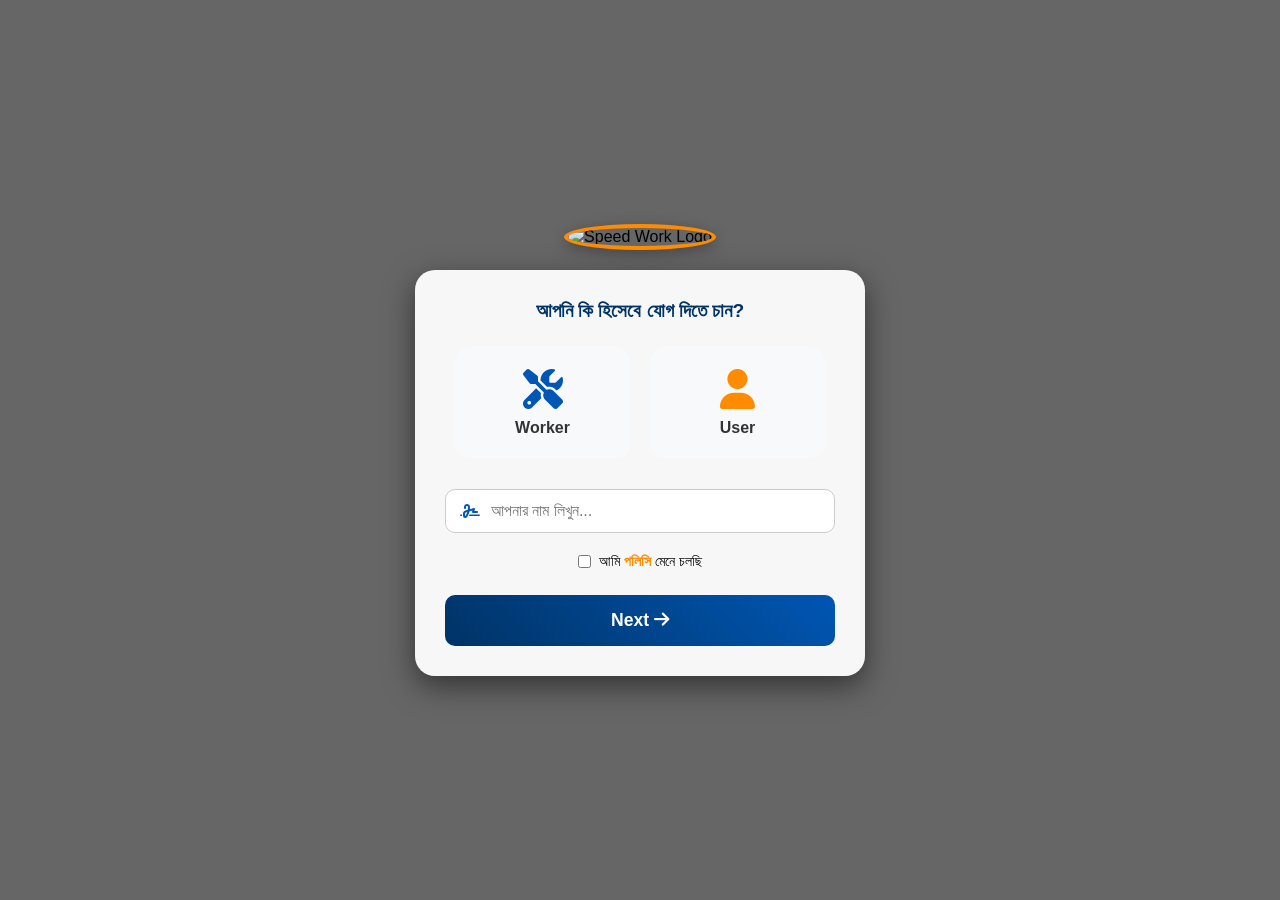
==== index.html @ dc4ff404 "Add files via upload" ====
<!DOCTYPE html>
<html lang="bn">
<head>
    <meta charset="UTF-8">
    <meta name="viewport" content="width=device-width, initial-scale=1.0">
    <title>Speed Work - Welcome</title>
    <link rel="stylesheet" href="style.css">
    <link rel="stylesheet" href="https://cdnjs.cloudflare.com/ajax/libs/font-awesome/6.4.0/css/all.min.css">
</head>
<body>

    <div class="main-container">
        <div class="logo-area">
            <img src="Image/logo.jpg" alt="Speed Work Logo" class="main-logo">
        </div>

        <div class="glass-card">
            <h2>আপনি কি হিসেবে যোগ দিতে চান?</h2>
            
            <div class="role-selection">
                <div class="role-card" onclick="selectRole('Worker')" id="workerCard">
                    <i class="fa-solid fa-tools icon-blue"></i>
                    <span>Worker</span>
                    <div class="check-mark"><i class="fa-solid fa-circle-check"></i></div>
                </div>

                <div class="role-card" onclick="selectRole('User')" id="userCard">
                    <i class="fa-solid fa-user icon-orange"></i>
                    <span>User</span>
                    <div class="check-mark"><i class="fa-solid fa-circle-check"></i></div>
                </div>
            </div>

            <div class="input-group">
                <i class="fa-solid fa-signature"></i>
                <input type="text" id="userName" placeholder="আপনার নাম লিখুন..." autocomplete="off">
            </div>

            <div class="policy-area">
                <input type="checkbox" id="policyCheck">
                <label for="policyCheck">আমি <a href="policy.html" target="_blank">পলিসি</a> মেনে চলছি</label>
            </div>

            <button class="next-btn" onclick="goToNextPage()">Next <i class="fa-solid fa-arrow-right"></i></button>
        </div>
    </div>

    <script src="script.js"></script>
</body>
</html>
---- style.css ----
* {
    margin: 0;
    padding: 0;
    box-sizing: border-box;
    font-family: 'Segoe UI', Tahoma, Geneva, Verdana, sans-serif;
}

body {
    background: linear-gradient(rgba(0, 0, 0, 0.6), rgba(0, 0, 0, 0.6)), 
                url('https://images.unsplash.com/photo-1581094794329-c8112a89af12?q=80&w=2070&auto=format&fit=crop'); /* একটি সুন্দর সার্ভিস রিলেটেড ব্যাকগ্রাউন্ড */
    background-size: cover;
    background-position: center;
    height: 100vh;
    display: flex;
    justify-content: center;
    align-items: center;
}

.main-container {
    width: 90%;
    max-width: 450px;
    text-align: center;
}

.logo-area .main-logo {
    width: 120px;
    height: 120px;
    border-radius: 50%;
    margin-bottom: 20px;
    border: 4px solid #ff8c00; /* Orange border */
    box-shadow: 0 4px 15px rgba(0,0,0,0.3);
}

.glass-card {
    background: rgba(255, 255, 255, 0.95);
    padding: 30px;
    border-radius: 20px;
    box-shadow: 0 10px 30px rgba(0,0,0,0.5);
}

h2 {
    color: #003366; /* Deep Blue */
    font-size: 1.2rem;
    margin-bottom: 25px;
}

.role-selection {
    display: flex;
    justify-content: space-around;
    margin-bottom: 30px;
}

.role-card {
    background: #f8f9fa;
    width: 45%;
    padding: 20px;
    border-radius: 15px;
    border: 2px solid transparent;
    cursor: pointer;
    transition: 0.3s;
    position: relative;
    display: flex;
    flex-direction: column;
    align-items: center;
}

.role-card i {
    font-size: 2.5rem;
    margin-bottom: 10px;
}

.icon-blue { color: #0056b3; }
.icon-orange { color: #ff8c00; }

.role-card span {
    font-weight: bold;
    color: #333;
}

.role-card.active {
    border-color: #ff8c00;
    background: #fff4e6;
}

.check-mark {
    position: absolute;
    top: 10px;
    right: 10px;
    color: #ff8c00;
    display: none;
}

.role-card.active .check-mark {
    display: block;
}

.input-group {
    position: relative;
    margin-bottom: 20px;
}

.input-group i {
    position: absolute;
    left: 15px;
    top: 50%;
    transform: translateY(-50%);
    color: #0056b3;
}

.input-group input {
    width: 100%;
    padding: 12px 12px 12px 45px;
    border-radius: 10px;
    border: 1px solid #ccc;
    outline: none;
    font-size: 1rem;
}

.policy-area {
    margin-bottom: 25px;
    font-size: 0.9rem;
    display: flex;
    align-items: center;
    justify-content: center;
    gap: 8px;
}

.policy-area a {
    color: #ff8c00;
    text-decoration: none;
    font-weight: bold;
}

.next-btn {
    width: 100%;
    padding: 15px;
    background: linear-gradient(45deg, #003366, #0056b3);
    color: white;
    border: none;
    border-radius: 10px;
    font-size: 1.1rem;
    font-weight: bold;
    cursor: pointer;
    transition: 0.3s;
}

.next-btn:hover {
    background: linear-gradient(45deg, #0056b3, #003366);
    transform: translateY(-2px);
}
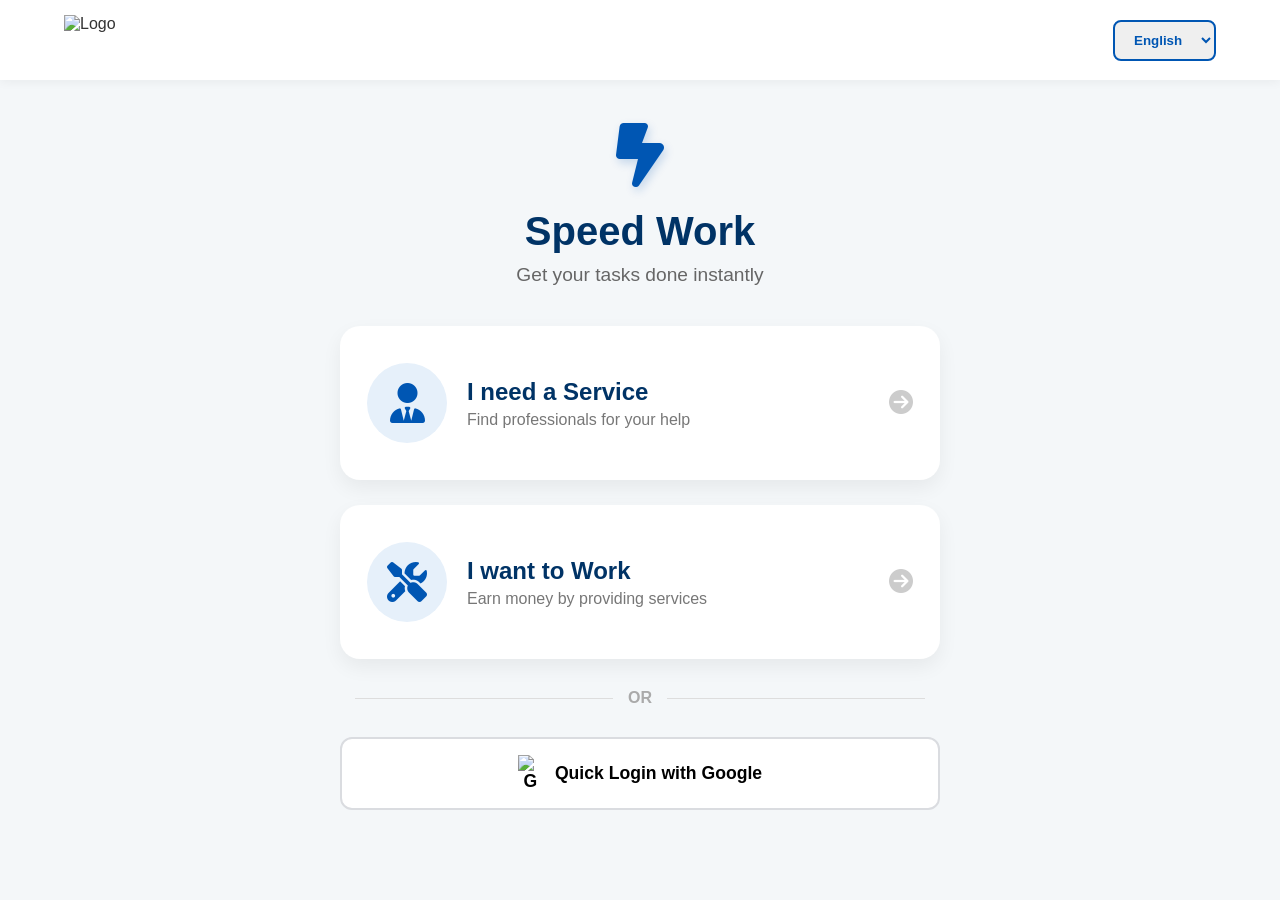
==== commit 178e4edb: "Update index.html" ====
--- a/index.html
+++ b/index.html
@@ -1,50 +1,223 @@
 <!DOCTYPE html>
-<html lang="bn">
+<html lang="en">
 <head>
     <meta charset="UTF-8">
     <meta name="viewport" content="width=device-width, initial-scale=1.0">
-    <title>Speed Work - Welcome</title>
-    <link rel="stylesheet" href="style.css">
+    <title>Speed Work - Home</title>
+    
     <link rel="stylesheet" href="https://cdnjs.cloudflare.com/ajax/libs/font-awesome/6.4.0/css/all.min.css">
+    <script src="https://cdn.jsdelivr.net/npm/sweetalert2@11"></script>
+    
+    <style>
+        :root { --primary: #0056b3; --secondary: #ff8c00; --bg: #f4f7f9; }
+        * { margin: 0; padding: 0; box-sizing: border-box; font-family: 'Segoe UI', Tahoma, Geneva, Verdana, sans-serif; }
+        
+        body { background-color: var(--bg); color: #333; overflow-x: hidden; }
+
+        /* Animation Classes */
+        .fade-in { animation: fadeIn 0.8s ease-in; }
+        @keyframes fadeIn { from { opacity: 0; transform: translateY(20px); } to { opacity: 1; transform: translateY(0); } }
+
+        /* Top Bar */
+        .top-bar {
+            width: 100%; padding: 15px 5%; display: flex; justify-content: space-between; 
+            align-items: center; background: white; box-shadow: 0 2px 10px rgba(0,0,0,0.05);
+            position: sticky; top: 0; z-index: 1000;
+        }
+        .brand-logo { height: 50px; cursor: pointer; transition: 0.3s; }
+        .brand-logo:hover { transform: scale(1.05); }
+
+        .lang-select {
+            padding: 10px 15px; border-radius: 8px; border: 2px solid var(--primary);
+            font-weight: bold; color: var(--primary); cursor: pointer; outline: none;
+        }
+
+        /* Main Container */
+        .container { width: 95%; max-width: 600px; margin: 40px auto; text-align: center; }
+
+        .logo-main {
+            font-size: 4rem; color: var(--primary); margin-bottom: 15px;
+            text-shadow: 2px 4px 10px rgba(0,86,179,0.2);
+        }
+
+        h1 { color: #003366; font-size: 2.5rem; margin-bottom: 10px; }
+        .subtitle { color: #666; font-size: 1.2rem; margin-bottom: 40px; }
+
+        /* Role Cards */
+        .role-card {
+            background: white; padding: 35px 25px; border-radius: 20px; margin-bottom: 25px;
+            cursor: pointer; border: 2px solid transparent; transition: all 0.4s cubic-bezier(0.175, 0.885, 0.32, 1.275);
+            box-shadow: 0 8px 20px rgba(0,0,0,0.06); display: flex; align-items: center; 
+            text-align: left; position: relative; overflow: hidden;
+        }
+
+        .role-card:hover { border-color: var(--secondary); transform: scale(1.02); }
+        .role-card.active { border-color: var(--secondary); background: #fffaf0; }
+
+        .role-icon {
+            width: 80px; height: 80px; border-radius: 50%; background: #e6f0fa;
+            color: var(--primary); display: flex; justify-content: center; align-items: center;
+            font-size: 2.5rem; margin-right: 20px; transition: 0.3s;
+        }
+        .role-card.active .role-icon { background: var(--secondary); color: white; }
+
+        .role-info { flex-grow: 1; }
+        .role-info h3 { font-size: 1.5rem; color: #003366; margin-bottom: 5px; }
+        .role-info p { color: #777; font-size: 1rem; }
+
+        /* Arrow Icon */
+        .arrow-icon { font-size: 1.5rem; color: #ccc; transition: 0.3s; }
+        .role-card:hover .arrow-icon { color: var(--secondary); transform: translateX(5px); }
+
+        /* Google Section */
+        .divider { margin: 30px 0; display: flex; align-items: center; color: #aaa; font-weight: bold; }
+        .divider::before, .divider::after { content: ""; flex: 1; height: 1px; background: #ddd; margin: 0 15px; }
+
+        .google-btn {
+            width: 100%; padding: 16px; background: white; border: 2px solid #dadce0;
+            border-radius: 12px; display: flex; align-items: center; justify-content: center;
+            gap: 12px; font-size: 1.1rem; font-weight: bold; cursor: pointer; transition: 0.3s;
+        }
+        .google-btn:hover { background: #f8f9fa; border-color: #0056b3; }
+        .google-btn img { width: 25px; }
+
+        /* Policy Checkbox */
+        .policy-area {
+            margin: 30px 0; display: flex; align-items: flex-start; gap: 12px;
+            text-align: left; background: #fff; padding: 20px; border-radius: 12px;
+        }
+        .policy-area input { width: 22px; height: 22px; cursor: pointer; accent-color: var(--primary); }
+        .policy-area label { font-size: 1rem; color: #555; cursor: pointer; }
+        .policy-area a { color: var(--primary); font-weight: bold; text-decoration: none; }
+
+        .continue-btn {
+            width: 100%; padding: 20px; background: var(--primary); color: white;
+            border: none; border-radius: 15px; font-size: 1.3rem; font-weight: bold;
+            cursor: pointer; display: none; transition: 0.3s; box-shadow: 0 10px 20px rgba(0,86,179,0.3);
+        }
+        .continue-btn:hover { background: #003366; transform: translateY(-2px); }
+    </style>
 </head>
 <body>
 
-    <div class="main-container">
-        <div class="logo-area">
-            <img src="Image/logo.jpg" alt="Speed Work Logo" class="main-logo">
+    <div class="top-bar">
+        <img src="image/logo.jpg" alt="Logo" class="brand-logo">
+        <select class="lang-select" id="langSelector" onchange="changeLanguage()">
+            <option value="en">English</option>
+            <option value="bn">বাংলা</option>
+            <option value="hi">हिंदी</option>
+        </select>
+    </div>
+
+    <div class="container fade-in">
+        <div class="logo-main"><i class="fa-solid fa-bolt-lightning"></i></div>
+        <h1 id="welcomeText">Speed Work</h1>
+        <p class="subtitle" id="subtitleText">Get your tasks done instantly</p>
+
+        <div class="role-card" onclick="selectRole('User', this)">
+            <div class="role-icon"><i class="fa-solid fa-user-tie"></i></div>
+            <div class="role-info">
+                <h3 id="userTitle">I need a Service</h3>
+                <p id="userDesc">Find professionals for your help</p>
+            </div>
+            <div class="arrow-icon"><i class="fa-solid fa-circle-arrow-right"></i></div>
         </div>
 
-        <div class="glass-card">
-            <h2>আপনি কি হিসেবে যোগ দিতে চান?</h2>
-            
-            <div class="role-selection">
-                <div class="role-card" onclick="selectRole('Worker')" id="workerCard">
-                    <i class="fa-solid fa-tools icon-blue"></i>
-                    <span>Worker</span>
-                    <div class="check-mark"><i class="fa-solid fa-circle-check"></i></div>
-                </div>
-
-                <div class="role-card" onclick="selectRole('User')" id="userCard">
-                    <i class="fa-solid fa-user icon-orange"></i>
-                    <span>User</span>
-                    <div class="check-mark"><i class="fa-solid fa-circle-check"></i></div>
-                </div>
+        <div class="role-card" onclick="selectRole('Worker', this)">
+            <div class="role-icon"><i class="fa-solid fa-tools"></i></div>
+            <div class="role-info">
+                <h3 id="workerTitle">I want to Work</h3>
+                <p id="workerDesc">Earn money by providing services</p>
             </div>
-
-            <div class="input-group">
-                <i class="fa-solid fa-signature"></i>
-                <input type="text" id="userName" placeholder="আপনার নাম লিখুন..." autocomplete="off">
-            </div>
-
-            <div class="policy-area">
-                <input type="checkbox" id="policyCheck">
-                <label for="policyCheck">আমি <a href="policy.html" target="_blank">পলিসি</a> মেনে চলছি</label>
-            </div>
-
-            <button class="next-btn" onclick="goToNextPage()">Next <i class="fa-solid fa-arrow-right"></i></button>
+            <div class="arrow-icon"><i class="fa-solid fa-circle-arrow-right"></i></div>
         </div>
+
+        <div class="divider">OR</div>
+        <button class="google-btn" onclick="googleLogin()">
+            <img src="https://www.gstatic.com/firebasejs/ui/2.0.0/images/auth/google.svg" alt="G">
+            <span id="googleBtnText">Quick Login with Google</span>
+        </button>
+
+        <div class="policy-area" id="policyBox" style="display: none;">
+            <input type="checkbox" id="policyCheck">
+            <label for="policyCheck" id="policyLabel">
+                I agree to the <a href="policy.html" target="_blank">Privacy Policy</a> & <a href="terms.html" target="_blank">Terms</a>.
+            </label>
+        </div>
+
+        <button class="continue-btn" id="continueBtn" onclick="nextPage()">Continue</button>
     </div>
 
-    <script src="script.js"></script>
+    <script type="module">
+        // Firebase Integration
+        import { initializeApp } from "https://www.gstatic.com/firebasejs/12.10.0/firebase-app.js";
+        import { getAuth, GoogleAuthProvider, signInWithPopup } from "https://www.gstatic.com/firebasejs/12.10.0/firebase-auth.js";
+        import { getFirestore, doc, setDoc } from "https://www.gstatic.com/firebasejs/12.10.0/firebase-firestore.js";
+
+        const firebaseConfig = {
+            apiKey: "AIzaSyCqCisTDbCxj4uBvHN4zGn9pgMqdN3awAU",
+            authDomain: "speed-work-4227e.firebaseapp.com",
+            projectId: "speed-work-4227e",
+            storageBucket: "speed-work-4227e.firebasestorage.app",
+            messagingSenderId: "240048394545",
+            appId: "1:240048394545:web:83cc366b430f646b316010"
+        };
+
+        const app = initializeApp(firebaseConfig);
+        const auth = getAuth(app);
+        const db = getFirestore(app);
+        const provider = new GoogleAuthProvider();
+
+        const translations = {
+            en: { welcome: "WELCOME TO SPEED WORK", subtitle: "Choose your role", userTitle: "I need a Service", workerTitle: "I want to Work", google: "Quick Login with Google", btn: "Continue", err: "Accept Policy First!" },
+            bn: { welcome: "স্বাগতম", subtitle: "আপনার ভূমিকা বেছে নিন", userTitle: "আমার সার্ভিস প্রয়োজন", workerTitle: "আমি কাজ করতে চাই", google: "গুগল দিয়ে লগইন", btn: "এগিয়ে যান", err: "আগে পলিসি মানুন!" },
+            hi: { welcome: "स्वागत है", subtitle: "अपनी भूमिका चुनें", userTitle: "मुझे सर्विस चाहिए", workerTitle: "मैं काम करना चाहता हूँ", google: "गूगल के साथ लॉगिन", btn: "आगे बढ़ें", err: "पहले पॉलिसी स्वीकार करें!" }
+        };
+
+        window.changeLanguage = () => {
+            const l = document.getElementById('langSelector').value;
+            localStorage.setItem('lang', l);
+            document.getElementById('welcomeText').innerText = translations[l].welcome;
+            document.getElementById('subtitleText').innerText = translations[l].subtitle;
+            document.getElementById('userTitle').innerText = translations[l].userTitle;
+            document.getElementById('workerTitle').innerText = translations[l].workerTitle;
+            document.getElementById('googleBtnText').innerText = translations[l].google;
+            document.getElementById('continueBtn').innerText = translations[l].btn;
+        };
+
+        let selectedRole = "";
+        window.selectRole = (role, el) => {
+            selectedRole = role;
+            document.querySelectorAll('.role-card').forEach(c => c.classList.remove('active'));
+            el.classList.add('active');
+            document.getElementById('policyBox').style.display = "flex";
+            document.getElementById('continueBtn').style.display = "block";
+        };
+
+        window.googleLogin = async () => {
+            try {
+                const res = await signInWithPopup(auth, provider);
+                const user = res.user;
+                await setDoc(doc(db, "Users", user.uid), { name: user.displayName, email: user.email, photo: user.photoURL, lastLogin: Date.now() }, { merge: true });
+                localStorage.setItem('userEmail', user.email);
+                Swal.fire('Success!', 'Logged in with Google', 'success').then(() => window.location.href = "page3.html");
+            } catch (e) { console.error(e); }
+        };
+
+        window.nextPage = () => {
+            if (!document.getElementById('policyCheck').checked) {
+                const l = localStorage.getItem('lang') || 'en';
+                return Swal.fire('Error', translations[l].err, 'error');
+            }
+            localStorage.setItem('role', selectedRole);
+            window.location.href = "page2.html";
+        };
+
+        window.onload = () => {
+            const saved = localStorage.getItem('lang') || 'en';
+            document.getElementById('langSelector').value = saved;
+            window.changeLanguage();
+        };
+    </script>
 </body>
 </html>
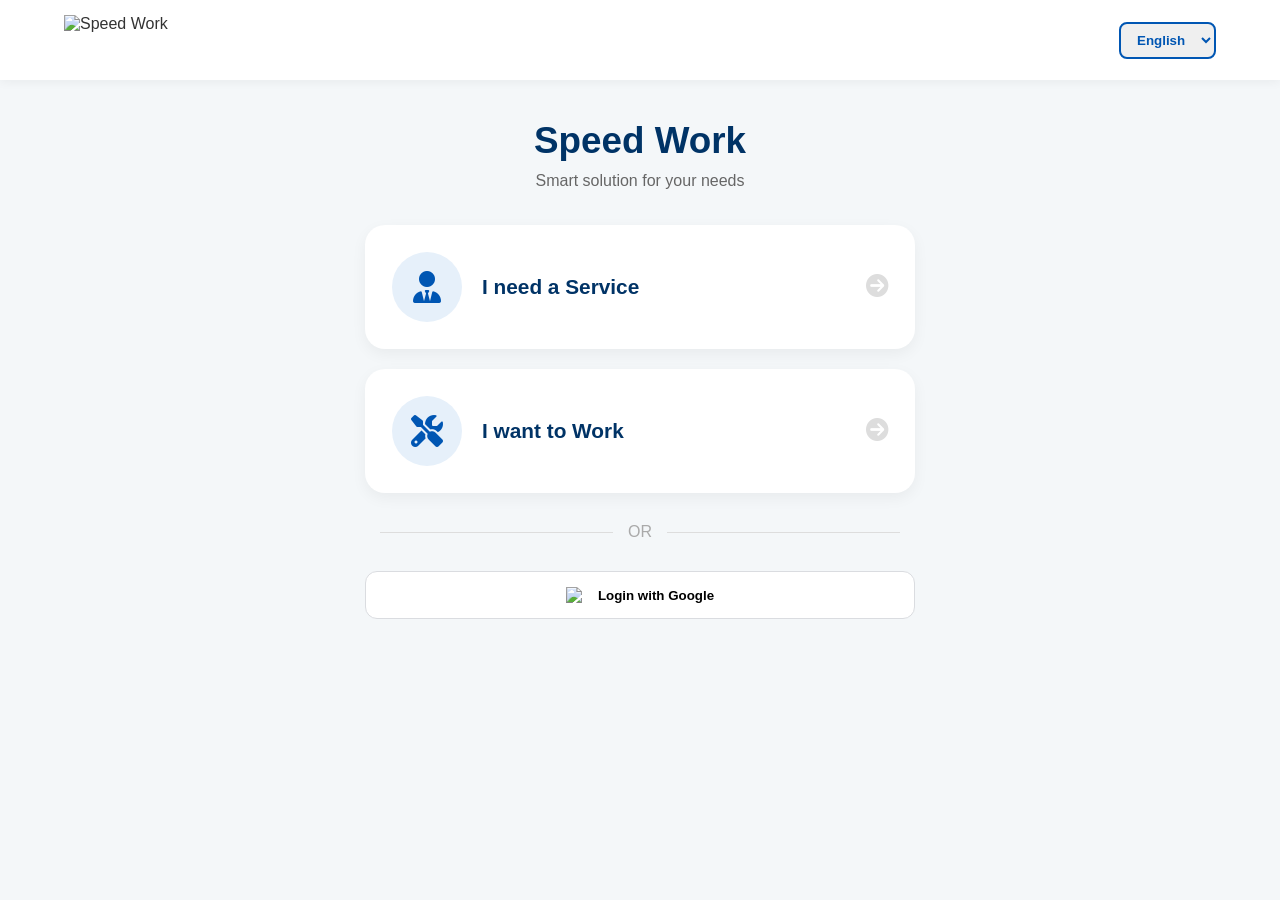
==== commit 012f8f0f: "Refactor styles and update text in index.html Updated styles and text content in index.html for bett" ====
--- a/index.html
+++ b/index.html
@@ -10,98 +10,84 @@
     
     <style>
         :root { --primary: #0056b3; --secondary: #ff8c00; --bg: #f4f7f9; }
-        * { margin: 0; padding: 0; box-sizing: border-box; font-family: 'Segoe UI', Tahoma, Geneva, Verdana, sans-serif; }
+        * { margin: 0; padding: 0; box-sizing: border-box; font-family: 'Segoe UI', sans-serif; }
         
-        body { background-color: var(--bg); color: #333; overflow-x: hidden; }
-
-        /* Animation Classes */
+        body { background-color: var(--bg); color: #333; }
+
         .fade-in { animation: fadeIn 0.8s ease-in; }
         @keyframes fadeIn { from { opacity: 0; transform: translateY(20px); } to { opacity: 1; transform: translateY(0); } }
 
-        /* Top Bar */
         .top-bar {
             width: 100%; padding: 15px 5%; display: flex; justify-content: space-between; 
             align-items: center; background: white; box-shadow: 0 2px 10px rgba(0,0,0,0.05);
             position: sticky; top: 0; z-index: 1000;
         }
-        .brand-logo { height: 50px; cursor: pointer; transition: 0.3s; }
-        .brand-logo:hover { transform: scale(1.05); }
+        .brand-logo { height: 50px; cursor: pointer; }
 
         .lang-select {
-            padding: 10px 15px; border-radius: 8px; border: 2px solid var(--primary);
-            font-weight: bold; color: var(--primary); cursor: pointer; outline: none;
-        }
-
-        /* Main Container */
-        .container { width: 95%; max-width: 600px; margin: 40px auto; text-align: center; }
-
-        .logo-main {
-            font-size: 4rem; color: var(--primary); margin-bottom: 15px;
-            text-shadow: 2px 4px 10px rgba(0,86,179,0.2);
-        }
-
-        h1 { color: #003366; font-size: 2.5rem; margin-bottom: 10px; }
-        .subtitle { color: #666; font-size: 1.2rem; margin-bottom: 40px; }
+            padding: 8px 12px; border-radius: 8px; border: 2px solid var(--primary);
+            font-weight: bold; color: var(--primary); outline: none;
+        }
+
+        .container { width: 95%; max-width: 550px; margin: 40px auto; text-align: center; }
+
+        h1 { color: #003366; font-size: 2.3rem; margin-bottom: 10px; }
+        .subtitle { color: #666; margin-bottom: 35px; }
 
         /* Role Cards */
         .role-card {
-            background: white; padding: 35px 25px; border-radius: 20px; margin-bottom: 25px;
-            cursor: pointer; border: 2px solid transparent; transition: all 0.4s cubic-bezier(0.175, 0.885, 0.32, 1.275);
-            box-shadow: 0 8px 20px rgba(0,0,0,0.06); display: flex; align-items: center; 
-            text-align: left; position: relative; overflow: hidden;
-        }
-
-        .role-card:hover { border-color: var(--secondary); transform: scale(1.02); }
+            background: white; padding: 25px; border-radius: 20px; margin-bottom: 20px;
+            cursor: pointer; border: 2px solid transparent; transition: 0.3s;
+            box-shadow: 0 5px 15px rgba(0,0,0,0.05); display: flex; align-items: center; 
+        }
+        .role-card:hover { border-color: var(--secondary); transform: translateY(-3px); }
         .role-card.active { border-color: var(--secondary); background: #fffaf0; }
 
         .role-icon {
-            width: 80px; height: 80px; border-radius: 50%; background: #e6f0fa;
+            width: 70px; height: 70px; border-radius: 50%; background: #e6f0fa;
             color: var(--primary); display: flex; justify-content: center; align-items: center;
-            font-size: 2.5rem; margin-right: 20px; transition: 0.3s;
+            font-size: 2rem; margin-right: 20px;
         }
         .role-card.active .role-icon { background: var(--secondary); color: white; }
 
-        .role-info { flex-grow: 1; }
-        .role-info h3 { font-size: 1.5rem; color: #003366; margin-bottom: 5px; }
-        .role-info p { color: #777; font-size: 1rem; }
-
-        /* Arrow Icon */
-        .arrow-icon { font-size: 1.5rem; color: #ccc; transition: 0.3s; }
+        .role-info { flex-grow: 1; text-align: left; }
+        .role-info h3 { font-size: 1.3rem; color: #003366; }
+
+        .arrow-icon { font-size: 1.4rem; color: #ddd; transition: 0.3s; }
         .role-card:hover .arrow-icon { color: var(--secondary); transform: translateX(5px); }
 
         /* Google Section */
-        .divider { margin: 30px 0; display: flex; align-items: center; color: #aaa; font-weight: bold; }
+        .divider { margin: 30px 0; display: flex; align-items: center; color: #aaa; }
         .divider::before, .divider::after { content: ""; flex: 1; height: 1px; background: #ddd; margin: 0 15px; }
 
+        .google-section { margin-top: 20px; }
         .google-btn {
-            width: 100%; padding: 16px; background: white; border: 2px solid #dadce0;
+            width: 100%; padding: 15px; background: white; border: 1px solid #dadce0;
             border-radius: 12px; display: flex; align-items: center; justify-content: center;
-            gap: 12px; font-size: 1.1rem; font-weight: bold; cursor: pointer; transition: 0.3s;
-        }
-        .google-btn:hover { background: #f8f9fa; border-color: #0056b3; }
-        .google-btn img { width: 25px; }
-
-        /* Policy Checkbox */
-        .policy-area {
-            margin: 30px 0; display: flex; align-items: flex-start; gap: 12px;
-            text-align: left; background: #fff; padding: 20px; border-radius: 12px;
-        }
-        .policy-area input { width: 22px; height: 22px; cursor: pointer; accent-color: var(--primary); }
-        .policy-area label { font-size: 1rem; color: #555; cursor: pointer; }
-        .policy-area a { color: var(--primary); font-weight: bold; text-decoration: none; }
-
+            gap: 12px; font-weight: bold; cursor: pointer; transition: 0.3s;
+        }
+        
+        /* Connected State Style */
+        .connected-box {
+            background: #e8f0fe; border-radius: 12px; padding: 15px;
+            border: 1px dashed var(--primary); display: none;
+        }
+        .user-name { color: var(--primary); font-weight: bold; font-size: 1.1rem; }
+        .success-tag { color: #28a745; font-size: 0.9rem; font-weight: bold; display: block; }
+
+        /* Policy & Continue */
+        .policy-area { margin: 25px 0; display: flex; align-items: flex-start; gap: 10px; text-align: left; }
         .continue-btn {
-            width: 100%; padding: 20px; background: var(--primary); color: white;
-            border: none; border-radius: 15px; font-size: 1.3rem; font-weight: bold;
-            cursor: pointer; display: none; transition: 0.3s; box-shadow: 0 10px 20px rgba(0,86,179,0.3);
-        }
-        .continue-btn:hover { background: #003366; transform: translateY(-2px); }
+            width: 100%; padding: 18px; background: var(--primary); color: white;
+            border: none; border-radius: 15px; font-size: 1.2rem; font-weight: bold;
+            cursor: pointer; display: none; box-shadow: 0 8px 15px rgba(0,86,179,0.2);
+        }
     </style>
 </head>
 <body>
 
     <div class="top-bar">
-        <img src="image/logo.jpg" alt="Logo" class="brand-logo">
+        <img src="image/logo.jpg" alt="Speed Work" class="brand-logo">
         <select class="lang-select" id="langSelector" onchange="changeLanguage()">
             <option value="en">English</option>
             <option value="bn">বাংলা</option>
@@ -110,15 +96,13 @@
     </div>
 
     <div class="container fade-in">
-        <div class="logo-main"><i class="fa-solid fa-bolt-lightning"></i></div>
         <h1 id="welcomeText">Speed Work</h1>
-        <p class="subtitle" id="subtitleText">Get your tasks done instantly</p>
+        <p class="subtitle" id="subtitleText">Smart solution for your needs</p>
 
         <div class="role-card" onclick="selectRole('User', this)">
             <div class="role-icon"><i class="fa-solid fa-user-tie"></i></div>
             <div class="role-info">
                 <h3 id="userTitle">I need a Service</h3>
-                <p id="userDesc">Find professionals for your help</p>
             </div>
             <div class="arrow-icon"><i class="fa-solid fa-circle-arrow-right"></i></div>
         </div>
@@ -127,21 +111,31 @@
             <div class="role-icon"><i class="fa-solid fa-tools"></i></div>
             <div class="role-info">
                 <h3 id="workerTitle">I want to Work</h3>
-                <p id="workerDesc">Earn money by providing services</p>
             </div>
             <div class="arrow-icon"><i class="fa-solid fa-circle-arrow-right"></i></div>
         </div>
 
         <div class="divider">OR</div>
-        <button class="google-btn" onclick="googleLogin()">
-            <img src="https://www.gstatic.com/firebasejs/ui/2.0.0/images/auth/google.svg" alt="G">
-            <span id="googleBtnText">Quick Login with Google</span>
-        </button>
+
+        <div class="google-section">
+            <button class="google-btn" id="googleBtn" onclick="googleLogin()">
+                <img src="https://www.gstatic.com/firebasejs/ui/2.0.0/images/auth/google.svg" width="20">
+                <span id="googleBtnText">Login with Google</span>
+            </button>
+            
+            <div class="connected-box" id="connectedBox">
+                <i class="fa-solid fa-circle-check" style="color: #28a745; font-size: 1.5rem;"></i>
+                <div id="userDataDisplay">
+                    <span class="user-name" id="displayUserName">User Name</span>
+                    <span class="success-tag" id="successMsg">Connected Successfully!</span>
+                </div>
+            </div>
+        </div>
 
         <div class="policy-area" id="policyBox" style="display: none;">
             <input type="checkbox" id="policyCheck">
             <label for="policyCheck" id="policyLabel">
-                I agree to the <a href="policy.html" target="_blank">Privacy Policy</a> & <a href="terms.html" target="_blank">Terms</a>.
+                I agree to the <a href="policy.html">Privacy Policy</a>.
             </label>
         </div>
 
@@ -149,7 +143,6 @@
     </div>
 
     <script type="module">
-        // Firebase Integration
         import { initializeApp } from "https://www.gstatic.com/firebasejs/12.10.0/firebase-app.js";
         import { getAuth, GoogleAuthProvider, signInWithPopup } from "https://www.gstatic.com/firebasejs/12.10.0/firebase-auth.js";
         import { getFirestore, doc, setDoc } from "https://www.gstatic.com/firebasejs/12.10.0/firebase-firestore.js";
@@ -169,9 +162,9 @@
         const provider = new GoogleAuthProvider();
 
         const translations = {
-            en: { welcome: "WELCOME TO SPEED WORK", subtitle: "Choose your role", userTitle: "I need a Service", workerTitle: "I want to Work", google: "Quick Login with Google", btn: "Continue", err: "Accept Policy First!" },
-            bn: { welcome: "স্বাগতম", subtitle: "আপনার ভূমিকা বেছে নিন", userTitle: "আমার সার্ভিস প্রয়োজন", workerTitle: "আমি কাজ করতে চাই", google: "গুগল দিয়ে লগইন", btn: "এগিয়ে যান", err: "আগে পলিসি মানুন!" },
-            hi: { welcome: "स्वागत है", subtitle: "अपनी भूमिका चुनें", userTitle: "मुझे सर्विस चाहिए", workerTitle: "मैं काम करना चाहता हूँ", google: "गूगल के साथ लॉगिन", btn: "आगे बढ़ें", err: "पहले पॉलिसी स्वीकार करें!" }
+            en: { welcome: "Speed Work", subtitle: "Smart solution for your needs", userTitle: "I need a Service", workerTitle: "I want to Work", google: "Login with Google", success: "Connected Successfully!", btn: "Continue" },
+            bn: { welcome: "স্পিড ওয়ার্ক", subtitle: "আপনার প্রয়োজনের স্মার্ট সমাধান", userTitle: "আমার সার্ভিস প্রয়োজন", workerTitle: "আমি কাজ করতে চাই", google: "গুগল দিয়ে লগইন", success: "সফলভাবে কানেক্ট হয়েছে!", btn: "এগিয়ে যান" },
+            hi: { welcome: "स्पीड वर्क", subtitle: "आपकी जरूरतों का स्मार्ट समाधान", userTitle: "मुझे सर्विस चाहिए", workerTitle: "मैं काम करना चाहता हूँ", google: "गूगल से लॉगिन करें", success: "सफलतापूर्वक कनेक्ट हुआ!", btn: "आगे बढ़ें" }
         };
 
         window.changeLanguage = () => {
@@ -182,12 +175,12 @@
             document.getElementById('userTitle').innerText = translations[l].userTitle;
             document.getElementById('workerTitle').innerText = translations[l].workerTitle;
             document.getElementById('googleBtnText').innerText = translations[l].google;
+            document.getElementById('successMsg').innerText = translations[l].success;
             document.getElementById('continueBtn').innerText = translations[l].btn;
         };
 
-        let selectedRole = "";
         window.selectRole = (role, el) => {
-            selectedRole = role;
+            window.selectedRole = role;
             document.querySelectorAll('.role-card').forEach(c => c.classList.remove('active'));
             el.classList.add('active');
             document.getElementById('policyBox').style.display = "flex";
@@ -198,18 +191,34 @@
             try {
                 const res = await signInWithPopup(auth, provider);
                 const user = res.user;
-                await setDoc(doc(db, "Users", user.uid), { name: user.displayName, email: user.email, photo: user.photoURL, lastLogin: Date.now() }, { merge: true });
-                localStorage.setItem('userEmail', user.email);
-                Swal.fire('Success!', 'Logged in with Google', 'success').then(() => window.location.href = "page3.html");
-            } catch (e) { console.error(e); }
+                
+                // UI Update: বাটন হাইড করে ইউজারের নাম দেখানো
+                document.getElementById('googleBtn').style.display = "none";
+                document.getElementById('connectedBox').style.display = "flex";
+                document.getElementById('connectedBox').style.justifyContent = "center";
+                document.getElementById('connectedBox').style.alignItems = "center";
+                document.getElementById('connectedBox').style.gap = "15px";
+                document.getElementById('displayUserName').innerText = user.displayName;
+
+                // ডাটাবেসে সেভ
+                await setDoc(doc(db, "Users", user.uid), {
+                    name: user.displayName,
+                    email: user.email,
+                    photo: user.photoURL,
+                    connected: true
+                }, { merge: true });
+
+                localStorage.setItem('isLoggedIn', 'true');
+            } catch (e) {
+                console.error(e);
+            }
         };
 
         window.nextPage = () => {
             if (!document.getElementById('policyCheck').checked) {
-                const l = localStorage.getItem('lang') || 'en';
-                return Swal.fire('Error', translations[l].err, 'error');
+                return Swal.fire('Error', 'Please accept Privacy Policy', 'error');
             }
-            localStorage.setItem('role', selectedRole);
+            localStorage.setItem('role', window.selectedRole);
             window.location.href = "page2.html";
         };
 
